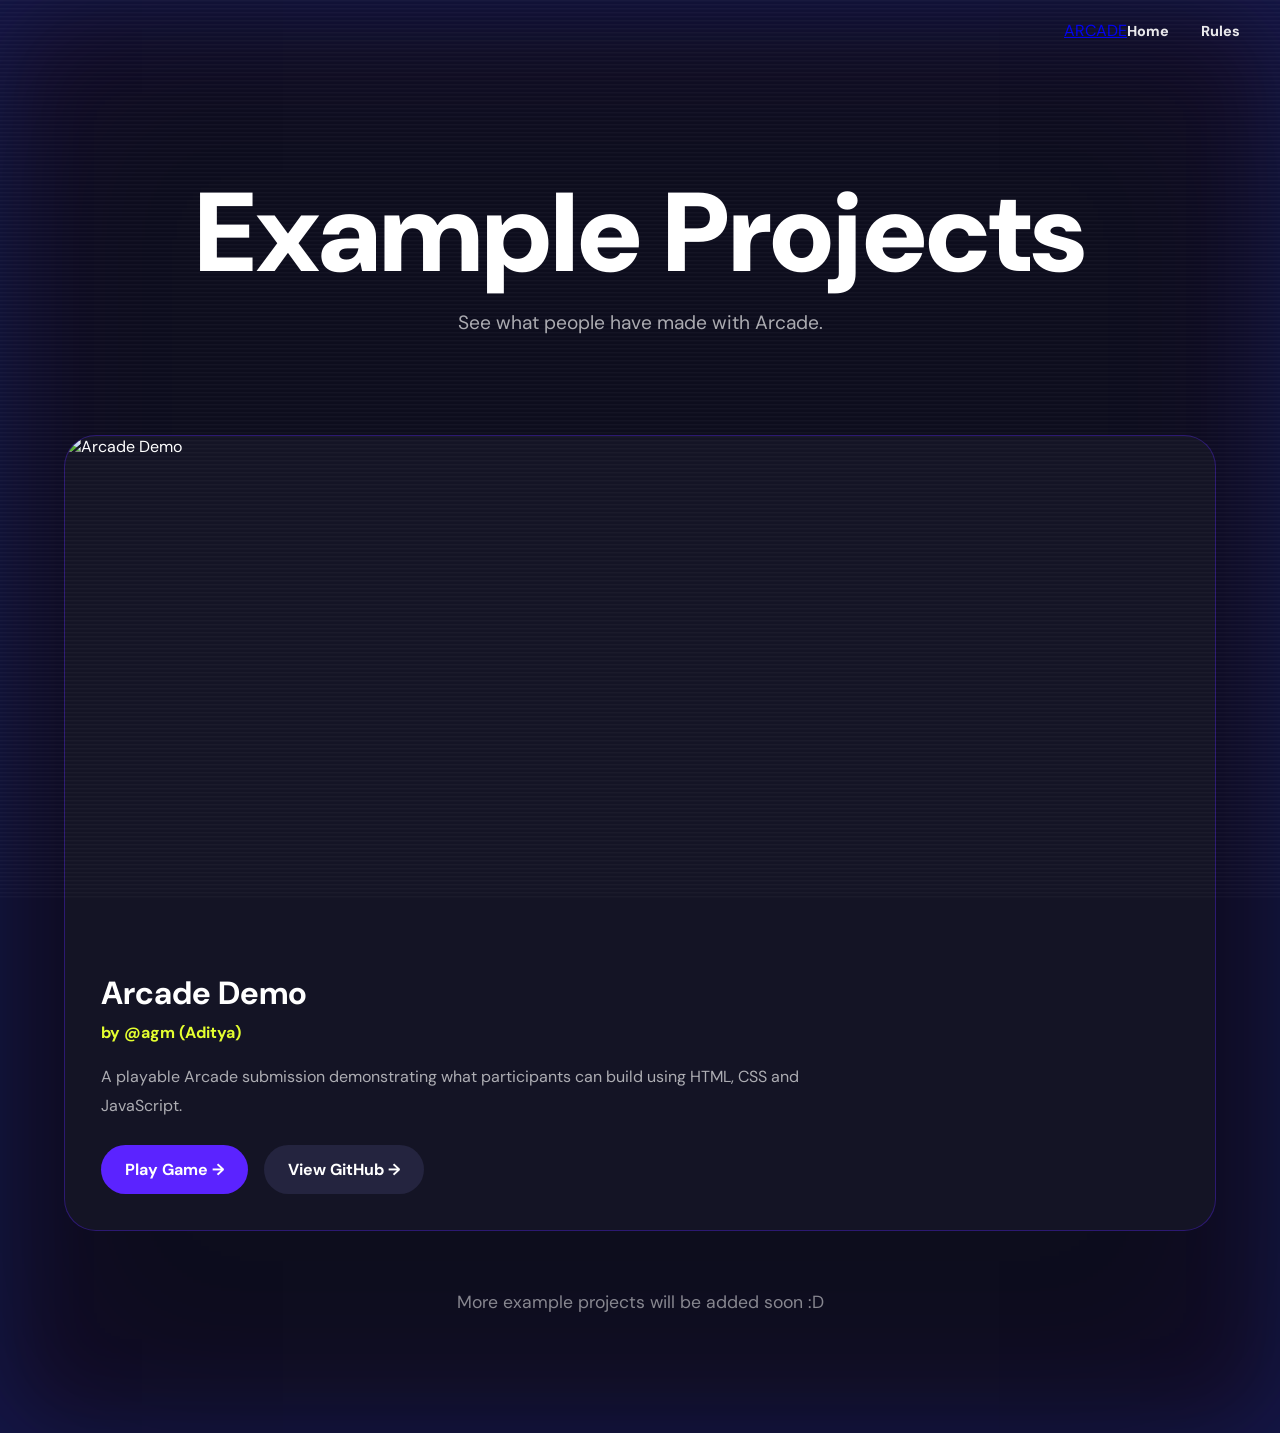
==== example.html @ 1d7cda5b "Migration Complete!" ====
<!DOCTYPE html>

<html lang="en">
<head>
    <meta charset="UTF-8">
    <meta name="viewport" content="width=device-width, initial-scale=1.0">
    <title>Example Projects | Arcade</title>


<link rel="stylesheet" href="style.css">

<link href="https://fonts.googleapis.com/css2?family=Press+Start+2P&family=DM+Sans:wght@400;700;900&display=swap" rel="stylesheet">


</head>
<body>

<nav class="navbar">
    <a href="index.html" class="nav-logo">ARCADE</a>


<div class="nav-links">
    <a href="index.html">Home</a>
    <a href="rules.html">Rules</a>
</div>


</nav>

<section class="examples-hero">
    <h1>Example Projects</h1>
    <p>See what people have made with Arcade.</p>
</section>

<section class="examples-container">


<div class="example-card">

    <img
        class="example-cover"
        src="https://cdn.hackclub.com/019e792f-8d14-7871-8312-d77c8f80a295/image.png"
        alt="Arcade Demo">

    <div class="example-content">

        <h2>Arcade Demo</h2>

        <div class="author">
            by @agm (Aditya)
        </div>

        <p>
            A playable Arcade submission demonstrating what participants
            can build using HTML, CSS and JavaScript.
        </p>

        <div class="example-buttons">

            <a
                class="example-btn"
                href="https://aditya-gamer011.github.io/Arcade-Demo/"
                target="_blank">
                Play Game →
            </a>

            <a
                class="example-btn secondary"
                href="https://github.com/Aditya-Gamer011/Arcade-Demo"
                target="_blank">
                View GitHub →
            </a>

        </div>

    </div>

</div>

<div class="soon">
 More example projects will be added soon :D
</div>


</section>



</body>
</html>
---- style.css ----
* {
    margin: 0;
    padding: 0;
    box-sizing: border-box;
}

body {
    background-color: #0D0D1D;
    font-family: 'DM Sans', sans-serif;
    color: #ffffff;
    overflow-x: hidden;
}

/* ── NAVBAR ── */
.navbar {
    display: flex;
    align-items: center;
    justify-content: flex-end;
    padding: 20px 40px;
    position: fixed;
    top: 0;
    left: 0;
    right: 0;
    z-index: 100;
    background: transparent;
}

.nav-links {
    display: flex;
    align-items: center;
    gap: 32px;
}

.nav-links a {
    color: rgba(255, 255, 255, 0.9);
    text-decoration: none;
    font-size: 0.9rem;
    font-weight: 800;
    transition: color 0.2s;
    white-space: nowrap;
}

.nav-links a:hover {
    color: #E4FF30;
}

.nav-cta {
    font-family: 'Press Start 2P', monospace;
    font-size: 0.6rem;
    background: #E4FF30;
    color: #0D0D1D;
    border: 3px solid #0D0D1D;
    padding: 12px 16px;
    cursor: pointer;
    box-shadow: 4px 4px 0px #5B23FF;
    transition: all 0.1s;
    white-space: nowrap;
    letter-spacing: 1px;
}

.nav-cta:hover {
    transform: translate(2px, 2px);
    box-shadow: 2px 2px 0px #5B23FF;
}

.nav-cta:active {
    transform: translate(4px, 4px);
    box-shadow: 0px 0px 0px #5B23FF;
}

@keyframes rgbShift {
    0% { background-position: 0% center; }
    100% { background-position: 300% center; }
}

/* ── HERO ── */
.hero {
    min-height: 100vh;
    display: flex;
    flex-direction: column;
    align-items: center;
    justify-content: center;
    padding-top: 80px;
    position: relative;
    overflow: hidden;
    background-image:
        linear-gradient(rgba(91, 35, 255, 0.05) 1px, transparent 1px),
        linear-gradient(90deg, rgba(91, 35, 255, 0.05) 1px, transparent 1px);
    background-size: 60px 60px;
}

.hero::before {
    content: '';
    position: absolute;
    width: 700px;
    height: 700px;
    background: radial-gradient(circle, rgba(91, 35, 255, 0.18) 0%, transparent 70%);
    top: 40%;
    left: 50%;
    transform: translate(-50%, -50%);
    pointer-events: none;
    z-index: 0;
}

.hero::after {
    content: '';
    position: absolute;
    width: 500px;
    height: 500px;
    background: radial-gradient(circle, rgba(0, 139, 255, 0.12) 0%, transparent 70%);
    top: 70%;
    left: 50%;
    transform: translate(-50%, -50%);
    pointer-events: none;
    z-index: 0;
}

.hero-content {
    text-align: center;
    position: relative;
    z-index: 2;
    padding: 0 20px;
}

.hero-title {
    font-family: 'DM Sans', sans-serif;
    font-weight: 900;
    font-size: clamp(5rem, 15vw, 12rem);
    line-height: 1;
    letter-spacing: 8px;
    background: linear-gradient(
        90deg,
        #5B23FF,
        #008BFF,
        #E4FF30,
        #00F5FF,
        #008BFF,
        #5B23FF
    );
    background-size: 300% auto;
    -webkit-background-clip: text;
    -webkit-text-fill-color: transparent;
    background-clip: text;
    animation: rgbShift 3s linear infinite;
    filter: drop-shadow(0 0 30px rgba(91, 35, 255, 0.5))
            drop-shadow(0 0 60px rgba(0, 139, 255, 0.3));
}

.hero-tagline {
    font-size: 1.3rem;
    color: rgba(255, 255, 255, 0.6);
    margin-top: 16px;
    font-weight: 500;
    letter-spacing: 1px;
}

.hero-3d {
    width: 100%;
    max-width: 700px;
    height: 500px;
    position: relative;
    z-index: 1;
    margin-top: -20px;
}

#controller-canvas {
    width: 100%;
    height: 100%;
    display: block;
}

/* ── BUTTONS ── */
.btn-primary {
    font-family: 'Press Start 2P', monospace;
    font-size: 0.6rem;
    background: #E4FF30;
    color: #0D0D1D;
    border: 3px solid #0D0D1D;
    padding: 14px 20px;
    cursor: pointer;
    box-shadow: 4px 4px 0px #5B23FF;
    transition: all 0.1s;
    letter-spacing: 1px;
}

.btn-primary:hover {
    transform: translate(2px, 2px);
    box-shadow: 2px 2px 0px #5B23FF;
}

.btn-primary:active {
    transform: translate(4px, 4px);
    box-shadow: 0px 0px 0px #5B23FF;
}

/* ── PATH SELECTOR ── */
.selector-section {
    padding: 80px 40px;
    display: flex;
    flex-direction: column;
    align-items: center;
    gap: 40px;
}

.selector-label {
    font-family: 'Press Start 2P', monospace;
    font-size: 0.7rem;
    color: rgba(255,255,255,0.3);
    letter-spacing: 4px;
}

.path-buttons {
    display: flex;
    gap: 40px;
    align-items: center;
    justify-content: center;
    flex-wrap: wrap;
}

.minecraft-btn {
    position: relative;
    width: 260px;
    height: 60px;
    cursor: pointer;
    user-select: none;
}

.mc-btn-front {
    position: absolute;
    inset: 0;
    background: #FFD700;
    border-top: 4px solid #FFE566;
    border-left: 4px solid #FFE566;
    border-right: 4px solid #B8860B;
    border-bottom: 4px solid #B8860B;
    display: flex;
    align-items: center;
    justify-content: center;
    font-family: 'Press Start 2P', monospace;
    font-size: 0.5rem;
    color: #3d2e00;
    letter-spacing: 1px;
    transition: all 0.1s;
}

.mc-btn-front::after {
    content: '';
    position: absolute;
    inset: 0;
    background-image:
        linear-gradient(rgba(255,255,255,0.05) 1px, transparent 1px),
        linear-gradient(90deg, rgba(255,255,255,0.05) 1px, transparent 1px);
    background-size: 4px 4px;
    pointer-events: none;
}

.minecraft-btn:hover .mc-btn-front {
    background: #FFE033;
    border-top-color: #FFF0A0;
    border-left-color: #FFF0A0;
    filter: brightness(1.1);
}

.minecraft-btn:active .mc-btn-front,
.minecraft-btn.active .mc-btn-front {
    background: #CC9900;
    border-top-color: #B8860B;
    border-left-color: #B8860B;
    border-right-color: #FFE566;
    border-bottom-color: #FFE566;
    transform: translateY(2px);
}

/* ── SUBMISSION CONTENT ── */
.submission-content {
    display: none;
    width: 100%;
    max-width: 900px;
    animation: fadeInUp 0.4s ease;
}

.submission-content.active {
    display: block;
}

@keyframes fadeInUp {
    from { opacity: 0; transform: translateY(20px); }
    to { opacity: 1; transform: translateY(0); }
}

.content-inner {
    background: rgba(255,255,255,0.02);
    border: 1px solid rgba(91, 35, 255, 0.2);
    border-radius: 20px;
    padding: 40px;
}

.content-title {
    font-family: 'DM Sans', sans-serif;
    font-weight: 900;
    font-size: 2.5rem;
    color: #E4FF30;
    margin-bottom: 16px;
}

.content-desc {
    color: rgba(255,255,255,0.7);
    line-height: 1.8;
    margin-bottom: 28px;
    font-size: 1rem;
}

.content-subtitle {
    font-family: 'DM Sans', sans-serif;
    font-weight: 800;
    font-size: 1.2rem;
    color: #008BFF;
    margin-bottom: 12px;
    margin-top: 24px;
}

.content-text {
    color: rgba(255,255,255,0.6);
    line-height: 1.8;
    margin-bottom: 28px;
}

.content-link {
    color: #E4FF30;
    font-weight: 700;
    text-decoration: underline;
    text-underline-offset: 3px;
}

.content-link:hover {
    color: #008BFF;
}

.steps-grid {
    display: grid;
    grid-template-columns: repeat(2, 1fr);
    gap: 16px;
    margin-top: 16px;
}

.step-card {
    background: rgba(91, 35, 255, 0.08);
    border: 1px solid rgba(91, 35, 255, 0.2);
    border-radius: 12px;
    padding: 20px;
    display: flex;
    align-items: center;
    gap: 16px;
    transition: border-color 0.2s, background 0.2s;
}

.step-card:hover {
    border-color: rgba(91, 35, 255, 0.5);
    background: rgba(91, 35, 255, 0.12);
}

.step-num {
    font-family: 'Press Start 2P', monospace;
    font-size: 1.2rem;
    color: #5B23FF;
    min-width: 30px;
}

.step-card p {
    color: rgba(255,255,255,0.7);
    font-size: 0.9rem;
    line-height: 1.5;
}

/* ── MUSIC PLAYER ── */
.music-player {
    position: fixed;
    bottom: 20px;
    left: 20px;
    z-index: 999;
    background: rgba(13, 13, 29, 0.9);
    border: 1px solid rgba(91, 35, 255, 0.4);
    border-radius: 100px;
    padding: 8px 14px;
    display: flex;
    align-items: center;
    gap: 10px;
    box-shadow: 0 0 12px rgba(91, 35, 255, 0.2);
    backdrop-filter: blur(10px);
}

.player-body {
    display: flex;
    flex-direction: row;
    align-items: center;
    gap: 8px;
    padding: 0;
}

.song-info {
    text-align: left;
}

.song-name {
    font-family: 'DM Sans', sans-serif;
    font-size: 0.72rem;
    color: rgba(255,255,255,0.8);
    max-width: 130px;
    white-space: nowrap;
    overflow: hidden;
    text-overflow: ellipsis;
}

.player-controls {
    display: flex;
    align-items: center;
    gap: 4px;
}

.ctrl-btn {
    background: none;
    border: none;
    color: rgba(255,255,255,0.6);
    width: 24px;
    height: 24px;
    border-radius: 50%;
    cursor: pointer;
    font-size: 0.7rem;
    display: flex;
    align-items: center;
    justify-content: center;
    transition: all 0.15s;
    padding: 0;
}

.ctrl-btn:hover {
    color: #E4FF30;
}

.play-btn {
    width: 26px;
    height: 26px;
    background: rgba(91, 35, 255, 0.5);
    border-radius: 50%;
    font-size: 0.65rem;
    color: white;
    border: none;
}

.play-btn:hover {
    background: rgba(91, 35, 255, 0.8);
}

.volume-slider {
    width: 40px;
    height: 3px;
    -webkit-appearance: none;
    background: rgba(255,255,255,0.1);
    border-radius: 2px;
    outline: none;
    cursor: pointer;
}

.volume-slider::-webkit-slider-thumb {
    -webkit-appearance: none;
    width: 8px;
    height: 8px;
    border-radius: 50%;
    background: #5B23FF;
    cursor: pointer;
}

/* ── FOOTER ── */
.footer {
    border-top: 1px solid rgba(91, 35, 255, 0.2);
    padding: 20px 40px;
    display: flex;
    flex-direction: column;
    align-items: center;
    gap: 8px;
    background: rgba(13, 13, 29, 0.8);
}

.footer-content {
    display: flex;
    align-items: center;
    gap: 8px;
    font-size: 0.85rem;
    color: rgba(255, 255, 255, 0.5);
}

.footer-gif {
    width: 30px;
    height: 30px;
    overflow: hidden;
    border-radius: 4px;
    pointer-events: none;
}

.footer-content a {
    color: #E4FF30;
    text-decoration: none;
    font-weight: 700;
    transition: color 0.2s;
}

.footer-content a:hover {
    color: #008BFF;
}

.footer-credits {
    font-size: 0.65rem;
    color: rgba(255, 255, 255, 0.2);
    text-align: center;
}

/* ── REWARDS SECTION ── */
.rewards-section {
    padding: 80px 0;
    position: relative;
    overflow: hidden;
}

.rewards-section::before {
    content: '';
    position: absolute;
    width: 600px;
    height: 400px;
    background: radial-gradient(circle, rgba(228, 255, 48, 0.06) 0%, transparent 70%);
    top: 50%;
    left: 50%;
    transform: translate(-50%, -50%);
    pointer-events: none;
}

.rewards-header {
    text-align: center;
    padding: 0 40px;
    margin-bottom: 60px;
}

.rewards-title {
    font-family: 'DM Sans', sans-serif;
    font-weight: 900;
    font-size: clamp(2rem, 5vw, 3.5rem);
    line-height: 1.1;
    color: #ffffff;
    letter-spacing: -1px;
}

.rewards-title.accent {
    color: #E4FF30;
}

.rewards-sub {
    margin-top: 16px;
    font-size: 1.1rem;
    color: rgba(255,255,255,0.5);
    max-width: 500px;
    margin-left: auto;
    margin-right: auto;
    line-height: 1.6;
}

.rewards-sub strong {
    color: #E4FF30;
}

/* ── MARQUEE ── */
.marquee-wrapper {
    width: 100%;
    overflow: hidden;
    mask-image: linear-gradient(90deg, transparent, black 10%, black 90%, transparent);
    -webkit-mask-image: linear-gradient(90deg, transparent, black 10%, black 90%, transparent);
}

.marquee-track {
    display: flex;
    gap: 20px;
    width: max-content;
    animation: marqueeScroll 35s linear infinite;
    padding: 10px 0;
}

.marquee-track:hover {
    animation-play-state: paused;
}

@keyframes marqueeScroll {
    0% { transform: translateX(0); }
    100% { transform: translateX(-50%); }
}

/* Reward Card */
.reward-card {
    display: flex;
    flex-direction: column;
    align-items: center;
    gap: 10px;
    background: rgba(255,255,255,0.03);
    border: 1px solid rgba(91, 35, 255, 0.2);
    border-radius: 16px;
    padding: 20px 24px;
    min-width: 140px;
    transition: border-color 0.2s, transform 0.2s;
    cursor: default;
}

.reward-card:hover {
    border-color: #E4FF30;
    transform: translateY(-4px);
    background: rgba(228, 255, 48, 0.04);
}

.reward-card img {
    width: 70px;
    height: 70px;
    object-fit: contain;
    border-radius: 8px;
}

.reward-name {
    font-family: 'DM Sans', sans-serif;
    font-weight: 700;
    font-size: 0.8rem;
    color: rgba(255,255,255,0.8);
    text-align: center;
}

.reward-rate {
    font-family: 'Press Start 2P', monospace;
    font-size: 0.4rem;
    color: #E4FF30;
    letter-spacing: 1px;
}

/* ── REWARDS SECTION ── */
.rewards-section {
    padding: 80px 0;
    position: relative;
    overflow: hidden;
}

.rewards-section::before {
    content: '';
    position: absolute;
    width: 800px;
    height: 400px;
    background: radial-gradient(circle, rgba(91, 35, 255, 0.08) 0%, transparent 70%);
    top: 50%;
    left: 50%;
    transform: translate(-50%, -50%);
    pointer-events: none;
}

.rewards-header {
    text-align: center;
    padding: 0 40px;
    margin-bottom: 50px;
}

.rewards-title {
    font-family: 'Press Start 2P', monospace;
    font-size: clamp(1.2rem, 3vw, 2rem);
    line-height: 1.8;
    color: #ffffff;
}

.rewards-title.accent {
    color: #E4FF30;
    display: block;
    margin-top: 8px;
}

.rewards-sub {
    margin-top: 20px;
    font-size: 1rem;
    color: rgba(255,255,255,0.5);
    max-width: 500px;
    margin-left: auto;
    margin-right: auto;
    line-height: 1.6;
}

.rewards-sub strong {
    color: #E4FF30;
    font-size: 1.1rem;
}

/* ── MARQUEE ── */
.marquee-wrapper {
    width: 100%;
    overflow: hidden;
    mask-image: linear-gradient(90deg, transparent, black 8%, black 92%, transparent);
    -webkit-mask-image: linear-gradient(90deg, transparent, black 8%, black 92%, transparent);
    padding: 12px 0;
}

.marquee-track {
    display: flex;
    gap: 16px;
    width: max-content;
    animation: marqueeScroll 30s linear infinite;
}

.marquee-track:hover {
    animation-play-state: paused;
}

@keyframes marqueeScroll {
    0% { transform: translateX(0); }
    100% { transform: translateX(-50%); }
}

/* Reward Card */
.reward-card {
    display: flex;
    flex-direction: column;
    align-items: center;
    gap: 10px;
    background: #12122A;
    border: 2px solid rgba(91, 35, 255, 0.3);
    border-radius: 12px;
    padding: 18px 20px;
    min-width: 130px;
    transition: all 0.2s;
    cursor: default;
    position: relative;
    overflow: hidden;
}

.reward-card::before {
    content: '';
    position: absolute;
    inset: 0;
    background: linear-gradient(135deg, rgba(91,35,255,0.08), transparent);
    opacity: 0;
    transition: opacity 0.2s;
}

.reward-card:hover {
    border-color: #E4FF30;
    transform: translateY(-6px) scale(1.03);
    box-shadow: 0 8px 30px rgba(228, 255, 48, 0.15),
                0 0 0 1px rgba(228, 255, 48, 0.2);
}

.reward-card:hover::before {
    opacity: 1;
}

.reward-card img {
    width: 64px;
    height: 64px;
    object-fit: contain;
    border-radius: 8px;
    image-rendering: auto;
}

.reward-name {
    font-family: 'DM Sans', sans-serif;
    font-weight: 800;
    font-size: 0.78rem;
    color: rgba(255,255,255,0.9);
    text-align: center;
    line-height: 1.3;
}

.reward-rate {
    font-family: 'Press Start 2P', monospace;
    font-size: 0.38rem;
    color: #E4FF30;
    letter-spacing: 1px;
    background: rgba(228, 255, 48, 0.1);
    padding: 3px 6px;
    border-radius: 4px;
    border: 1px solid rgba(228, 255, 48, 0.2);
}

.reward-card {
    display: flex;
    flex-direction: column;
    align-items: center;
    gap: 12px;
    background: #12122A;
    border: 2px solid rgba(91, 35, 255, 0.3);
    border-radius: 16px;
    padding: 28px 28px;
    min-width: 200px;
    transition: all 0.2s;
    cursor: default;
    position: relative;
    overflow: hidden;
}

.reward-card:hover {
    border-color: #E4FF30;
    transform: translateY(-8px) scale(1.04);
    box-shadow: 0 12px 40px rgba(228, 255, 48, 0.2),
                0 0 0 1px rgba(228, 255, 48, 0.2);
}

.reward-card img {
    width: 110px;
    height: 110px;
    object-fit: contain;
    border-radius: 10px;
}

.reward-name {
    font-family: 'DM Sans', sans-serif;
    font-weight: 800;
    font-size: 1rem;
    color: rgba(255,255,255,0.9);
    text-align: center;
    line-height: 1.3;
}

.reward-rate {
    font-family: 'Press Start 2P', monospace;
    font-size: 0.45rem;
    color: #E4FF30;
    letter-spacing: 1px;
    background: rgba(228, 255, 48, 0.1);
    padding: 4px 8px;
    border-radius: 4px;
    border: 1px solid rgba(228, 255, 48, 0.2);
}

.reward-card {
    width: 300px;
    min-width: 300px;
    height: 420px;

    position: relative;
    overflow: hidden;

    border-radius: 24px;

    background: #141425;

    transition: all .3s ease;
}

.reward-card img {
    width: 100%;
    height: 100%;

    object-fit: cover;

    transition: transform .4s ease;
}

.reward-card::after {
    content: "";

    position: absolute;
    inset: 0;

    background:
        linear-gradient(
            to top,
            rgba(8,8,20,.95) 0%,
            rgba(8,8,20,.8) 25%,
            rgba(8,8,20,.15) 60%,
            transparent 100%
        );

    pointer-events: none;
}

.reward-name {
    font-size: 1.4rem;
    font-weight: 800;

    margin-bottom: 10px;
}
.reward-rate {
    display: inline-flex;

    width: fit-content;

    padding: 6px 14px;

    border-radius: 999px;

    background: rgba(228,255,48,.12);

    border: 1px solid rgba(228,255,48,.35);

    color: #E4FF30;
}

.reward-card:hover {
    transform:
        translateY(-10px)
        scale(1.02);

    box-shadow:
        0 25px 60px rgba(0,0,0,.45);
}

.reward-card:hover img {
    transform: scale(1.08);
}

.reward-card{
    min-width:320px;
    height:440px;
}
.reward-card img{
    height:75%;
    width:100%;
    object-fit:cover;
}

.reward-card::before{
    content:"";
    position:absolute;
    inset:0;

    background:
    linear-gradient(
        to top,
        rgba(6,6,25,0.98) 0%,
        rgba(6,6,25,0.7) 30%,
        transparent 65%
    );

    z-index:1;
}

.reward-card::before{
    content:"";
    position:absolute;
    inset:0;

    background:
    linear-gradient(
        to top,
        rgba(6,6,25,0.98) 0%,
        rgba(6,6,25,0.7) 30%,
        transparent 65%
    );

    z-index:1;
}
.reward-card:hover{
    transform:
        translateY(-12px)
        rotate(-1deg);

    box-shadow:
        0 25px 60px rgba(0,0,0,.5),
        0 0 30px rgba(228,255,48,.15);
}
.reward-card{
    width:340px;
    min-width:340px;
}
.reward-rate {
    display: inline-flex;
    align-items: center;
    justify-content: center;

    padding: 6px 14px;

    border-radius: 999px;

    background: rgba(228,255,48,.12);
    border: 1px solid rgba(228,255,48,.4);

    color: #E4FF30;

    font-size: 0.85rem;
    font-weight: 800;

    position: relative;
    z-index: 10;
}
.reward-card-body{
    position:absolute;
    bottom:0;
    left:0;
    right:0;

    padding:24px;
    z-index:5;
}

.reward-card{
    overflow:hidden;
}

.nav-slack{
    background:#E4FF30;
    color:#0D0D1D !important;

    padding:10px 18px;

    border-radius:999px;

    font-weight:800;

    text-decoration:none;

    transition:.2s;
}

.nav-slack:hover{
    transform:translateY(-2px);
}

.rules-section{
    max-width:1000px;
    margin:120px auto;
    padding:0 24px;
}

.rules-title{
    text-align:center;
    font-size:3rem;
    font-weight:900;
    margin-bottom:50px;
    color:#E4FF30;
}

.rule-card{
    background:#141425;
    border:1px solid rgba(91,35,255,.3);
    border-radius:20px;
    padding:32px;
    margin-bottom:24px;
}

.rule-card h2{
    color:#E4FF30;
    margin-bottom:16px;
    font-size:1.4rem;
}

.rule-card p{
    color:rgba(255,255,255,.75);
    line-height:1.8;
    margin-bottom:12px;
}

.rule-card ul{
    padding-left:20px;
}

.rule-card li{
    margin-bottom:10px;
    line-height:1.7;
    color:rgba(255,255,255,.8);
}

.warning-card{
    border:1px solid rgba(255,80,80,.4);
    background:rgba(255,80,80,.05);
}


/* ==========================
EXAMPLES PAGE
========================== */

.examples-hero{
padding:160px 24px 80px;
text-align:center;
}

.examples-hero h1{
font-size:clamp(3rem,8vw,5rem);
font-weight:900;
margin-bottom:20px;
}

.examples-hero p{
color:rgba(255,255,255,.6);
font-size:1.1rem;
}

.examples-container{
max-width:1200px;
margin:auto;
padding:0 24px 120px;
}

.example-card{
overflow:hidden;


border-radius:32px;

background:#141425;

border:1px solid rgba(255,255,255,.08);

transition:.25s ease;


}

.example-card:hover{
transform:translateY(-8px);


border-color:#E4FF30;

box-shadow:
    0 20px 50px rgba(0,0,0,.35);


}

.example-cover{
width:100%;
height:500px;
object-fit:cover;
display:block;
}

.example-content{
padding:36px;
}

.example-content h2{
font-size:2rem;
margin-bottom:8px;
}

.author{
color:#E4FF30;
font-weight:700;
margin-bottom:20px;
}

.example-content p{
color:rgba(255,255,255,.65);
line-height:1.8;
max-width:700px;
}

.example-buttons{
display:flex;
gap:16px;
flex-wrap:wrap;
margin-top:24px;
}

.example-btn{
text-decoration:none;


background:#5B23FF;

color:white;

padding:14px 24px;

border-radius:999px;

font-weight:700;

transition:.2s;


}

.example-btn:hover{
transform:translateY(-2px);
}

.example-btn.secondary{
background:#24243f;
}

.soon{
text-align:center;


margin-top:60px;

color:rgba(255,255,255,.5);

font-size:1.1rem;


}


.examples-hero{
    padding:180px 24px 100px;
    text-align:center;
}

.examples-hero h1{
    font-size:clamp(4rem,10vw,7rem);
    font-weight:900;
    line-height:.95;
}

.examples-hero p{
    margin-top:24px;
    font-size:1.2rem;
    color:rgba(255,255,255,.65);
}
.example-card{
    overflow:hidden;
    border-radius:32px;

    background:#141425;

    border:1px solid rgba(91,35,255,.35);

    transition:.25s ease;
}

.example-card:hover{
    transform:translateY(-10px);

    border-color:#E4FF30;

    box-shadow:
        0 20px 60px rgba(0,0,0,.45);
}


html{
    scroll-behavior:smooth;
}


.rewards-section{
    position:relative;
}

.reward-side-image{
    position:absolute;

    right:8%;
    top:160px;

    z-index:5;
}

.reward-side-image img{
    width:220px;
    height:auto;

    transform:rotate(12deg);

    filter:drop-shadow(
        0 15px 30px rgba(0,0,0,.35)
    );

    animation:floaty 3s ease-in-out infinite;
}

@keyframes floaty{
    0%,100%{
        transform:
            translateY(0)
            rotate(12deg);
    }

    50%{
        transform:
            translateY(-15px)
            rotate(12deg);
    }
}

.reward-side-image{
    position:absolute;
    right:50px;
    top:200px;
    z-index:9999;
}

.reward-side-image img{
    width:300px;
    border:2px solid red;
}

.rewards-section{
    position:relative;
}

.reward-side-image{
    position:absolute;

    right:10%;
    top:50%;

    transform:translateY(-50%);

    z-index:2;
}

.reward-side-image img{
    width:220px;
    height:auto;
}

.rewards-section{
    position:relative;
}

.reward-mascot{
    position:absolute;

    right:8%;
    top:120px;

    z-index:2;
}

.reward-mascot img{
    width:180px;
    height:auto;

    transform:rotate(10deg);

    filter:drop-shadow(
        0 12px 24px rgba(0,0,0,.35)
    );

    animation:floaty 3s ease-in-out infinite;
}

@keyframes floaty{
    0%,100%{
        transform:
            translateY(0)
            rotate(10deg);
    }

    50%{
        transform:
            translateY(-12px)
            rotate(10deg);
    }
}

.yaydino{
    position:absolute;
    right:8%;
    top:120px;
    z-index:2;
}

.yaydino img{
    width:180px;
    height:auto;

    transform:rotate(10deg);

    filter:drop-shadow(
        0 12px 24px rgba(0,0,0,.35)
    );

    animation:floaty 3s ease-in-out infinite;
}


.yaydino{
    position:absolute;

    right:8%;
    bottom:120px;

    z-index:10;
}

.yaydino img{
    width:180px;
    height:auto;

    filter:drop-shadow(
        0 12px 24px rgba(0,0,0,.35)
    );

    animation:floaty 3s ease-in-out infinite;
}

@keyframes floaty{
    0%,100%{
        transform:translateY(0);
    }

    50%{
        transform:translateY(-12px);
    }
}

.yaydino{
    position:fixed !important;

    right:50px !important;
    bottom:50px !important;

    z-index:99999 !important;
}

.yaydino{
    position:absolute;

    right:100px;
    top:250px;

    z-index:10;
}

.hero{
    position:relative;
}

.yaydino2{
    position:absolute;

    right:4%;
    top:180px;

    z-index:8;

    pointer-events:none;

    animation:yayFloat 4s ease-in-out infinite;
}

.yaydino2 img{
    width:220px;
    height:auto;

    transform:rotate(8deg);

    filter:
        drop-shadow(0 12px 25px rgba(0,0,0,.35))
        drop-shadow(0 0 20px rgba(228,255,48,.12));

    transition:all .3s ease;
}

.yaydino2:hover img{
    transform:
        rotate(12deg)
        scale(1.05);
}

@keyframes yayFloat{
    0%,100%{
        transform:
            translateY(0px)
            rotate(0deg);
    }

    50%{
        transform:
            translateY(-14px)
            rotate(-2deg);
    }
}
.yaydino2{
    position:absolute;

    right:5%;
    top:120px;
}

.yaydino2{
    position:absolute;

    right:5%;
    top:320px;

    z-index:8;

    animation:yayFloat 4s ease-in-out infinite;
}

.yaydino2{
    position:absolute;

    right:4%;
    top:1150px;

    z-index:10;
}

/* ==========================
GUIDE SECTION
========================== */

.guide-section{
padding:120px 40px;
max-width:1300px;
margin:auto;
}

.guide-header{
text-align:center;
margin-bottom:50px;
}

.guide-title{
font-family:'Press Start 2P', cursive;
font-size:clamp(1.5rem,4vw,3rem);
color:white;
}

.guide-title.accent{
color:#E4FF30;
margin-top:20px;
}

.guide-subtitle{
margin-top:25px;
color:rgba(255,255,255,.65);
max-width:700px;
margin-left:auto;
margin-right:auto;
line-height:1.8;
}

.guide-card{
background:#141425;

 
border:1px solid rgba(91,35,255,.35);

border-radius:28px;

padding:30px;

box-shadow:
    0 20px 60px rgba(0,0,0,.25);
 

}

.guide-badge{
display:inline-block;

 
margin-bottom:24px;

padding:10px 18px;

border-radius:999px;

background:rgba(228,255,48,.1);

border:1px solid rgba(228,255,48,.3);

color:#E4FF30;

font-weight:800;
 

}

.guide-btn{
display:inline-block;


margin-top:24px;

padding:14px 24px;

border-radius:999px;

background:#E4FF30;

color:#0D0D1D;

text-decoration:none;

font-weight:800;

transition:.25s;
 

}

.guide-btn:hover{
transform:translateY(-2px);
}



.guide-section{
max-width:1200px;
margin:120px auto;
padding:0 20px;
text-align:center;
}

.guide-heading{
font-size:3rem;
font-weight:900;
color:#E4FF30;
margin-bottom:20px;
}

.guide-text{
color:rgba(255,255,255,.7);
max-width:700px;
margin:0 auto 40px;
line-height:1.8;
}

.guide-container{
width:100%;
aspect-ratio:16/9;

 
border-radius:20px;
overflow:hidden;

border:1px solid rgba(255,255,255,.1);

background:#141425;
 

}

.guide-container iframe{
width:100%;
height:100%;
border:none;
}

.guide-button{
display:inline-block;

 
margin-top:30px;

padding:14px 24px;

border-radius:999px;

background:#E4FF30;

color:#000;

text-decoration:none;

font-weight:800;
 

}


.update-popup{
    position:fixed;
    inset:0;

    background:rgba(0,0,0,.75);
    backdrop-filter:blur(10px);

    display:flex;
    justify-content:center;
    align-items:center;

    z-index:999999;
}

.popup-image{
    width:min(90vw,700px);

    border-radius:20px;

    box-shadow:
        0 20px 60px rgba(0,0,0,.5);
}

.popup-close{
    position:fixed;

    top:25px;
    right:25px;

    width:60px;
    height:60px;

    border:none;

    border-radius:50%;

    background:#E4FF30;

    color:#111;

    font-size:32px;
    font-weight:900;

    cursor:pointer;

    z-index:1000000;

    transition:.2s;
}

.popup-close:hover{
    transform:scale(1.1);
}


.popup-image{
    width:min(85vw,520px);

    border-radius:24px;

    display:block;

    box-shadow:
        0 30px 80px rgba(0,0,0,.45);

    transform:translateY(0);

    transition:.3s ease;
}


.update-popup{
    position:fixed;
    inset:0;

    display:flex;
    justify-content:center;
    align-items:center;

    background:
        rgba(5,5,15,.82);

    backdrop-filter:blur(18px);

    z-index:999999;
}

.popup-close{
    position:absolute;

    top:-18px;
    right:-18px;

    width:52px;
    height:52px;

    border:none;

    border-radius:50%;

    background:white;

    color:#111;

    font-size:24px;
    font-weight:900;

    cursor:pointer;

    box-shadow:
        0 12px 30px rgba(0,0,0,.25);

    transition:.2s ease;
}

.popup-close:hover{
    transform:scale(1.08);
}


.popup-card{
    position:relative;
}


.ai-section{
    max-width:1100px;
    margin:140px auto;
    padding:0 24px;
    text-align:center;
}

.section-tag{
    display:inline-block;

    padding:10px 18px;

    border-radius:999px;

    background:rgba(228,255,48,.08);

    border:1px solid rgba(228,255,48,.2);

    color:#E4FF30;

    font-size:.8rem;
    font-weight:800;

    letter-spacing:2px;
}

.ai-title{
    font-size:clamp(3rem,8vw,5rem);

    font-weight:900;

    margin-top:28px;

    line-height:.95;

    color:white;
}

.ai-description{
    max-width:750px;

    margin:24px auto 0;

    color:rgba(255,255,255,.65);

    line-height:1.9;

    font-size:1.1rem;
}

.ai-quote{
    margin:60px auto;

    max-width:700px;

    font-size:2rem;

    font-weight:800;

    color:#E4FF30;

    line-height:1.4;
}

.ai-grid{
    display:grid;

    grid-template-columns:repeat(2,1fr);

    gap:24px;

    margin-top:40px;
}

.ai-card{
    background:#141425;

    border:1px solid rgba(91,35,255,.35);

    border-radius:24px;

    padding:32px;

    text-align:left;

    transition:.25s ease;
}

.ai-card:hover{
    transform:translateY(-6px);

    border-color:#E4FF30;

    box-shadow:
        0 15px 40px rgba(0,0,0,.25);
}

.ai-card h3{
    color:#E4FF30;

    margin-bottom:18px;

    font-size:1.3rem;
}

.ai-card ul{
    padding-left:18px;
}

.ai-card li{
    color:rgba(255,255,255,.75);

    margin-bottom:12px;

    line-height:1.8;
}

.ai-footer-note{
    margin-top:50px;

    padding:28px;

    border-radius:20px;

    background:
    linear-gradient(
        135deg,
        rgba(91,35,255,.12),
        rgba(0,139,255,.08)
    );

    border:1px solid rgba(91,35,255,.25);

    color:white;

    font-size:1.2rem;

    line-height:1.8;

    font-weight:700;
}

@media(max-width:768px){

    .ai-grid{
        grid-template-columns:1fr;
    }

    .ai-quote{
        font-size:1.5rem;
    }

}
/* ==========================
   HOW ARCADE WORKS
========================== */

.arcade-process{
    max-width:1200px;
    margin:140px auto;
    padding:0 24px;
}

.process-header{
    text-align:center;
    margin-bottom:50px;
}

.process-tag{
    display:inline-block;

    padding:10px 18px;

    border-radius:999px;

    background:rgba(228,255,48,.08);

    border:1px solid rgba(228,255,48,.2);

    color:#E4FF30;

    font-size:.8rem;
    font-weight:800;

    letter-spacing:2px;
}

.process-title{
    font-size:clamp(3rem,7vw,5rem);

    font-weight:900;

    color:white;

    margin-top:24px;

    line-height:1;
}

.process-subtitle{
    max-width:700px;

    margin:24px auto 0;

    color:rgba(255,255,255,.65);

    font-size:1.1rem;

    line-height:1.8;
}

.process-image-container{
    margin-top:50px;

    display:flex;
    justify-content:center;
}

.process-image{
    width:100%;
    max-width:900px;

    border-radius:24px;

    box-shadow:
        0 20px 60px rgba(0,0,0,.35);

    border:1px solid rgba(255,255,255,.08);
}

.process-flow{
    display:flex;

    justify-content:center;
    align-items:center;

    gap:20px;

    margin-top:60px;

    flex-wrap:wrap;
}

.flow-card{
    flex:1;

    min-width:250px;

    background:#141425;

    border:1px solid rgba(91,35,255,.35);

    border-radius:24px;

    padding:28px;

    text-align:center;

    transition:.25s ease;
}

.flow-card:hover{
    transform:translateY(-6px);

    border-color:#E4FF30;

    box-shadow:
        0 15px 40px rgba(0,0,0,.25);
}

.flow-icon{
    font-size:2rem;

    margin-bottom:12px;
}

.flow-card h3{
    color:#E4FF30;

    font-size:1.4rem;

    margin-bottom:12px;

    font-weight:900;
}

.flow-card p{
    color:rgba(255,255,255,.7);

    line-height:1.7;
}

.flow-arrow{
    color:#E4FF30;

    font-size:2rem;

    font-weight:900;
}

.process-quote{
    margin-top:50px;

    text-align:center;

    font-size:1.4rem;

    font-weight:800;

    color:#E4FF30;
}

@media(max-width:900px){

    .process-flow{
        flex-direction:column;
    }

    .flow-arrow{
        transform:rotate(90deg);
    }

}


body::before {
  content: "";
  position: fixed;
  inset: 0;
  pointer-events: none;
  z-index: 9999;

  background:
    repeating-linear-gradient(
      to bottom,
      rgba(255,255,255,0.03) 0px,
      rgba(255,255,255,0.03) 1px,
      transparent 2px,
      transparent 4px
    );
}

@keyframes crtFlicker {
  0% { opacity: 1; }
  50% { opacity: 0.98; }
  100% { opacity: 1; }
}

body {
  animation: crtFlicker 0.15s infinite;
}

.arcade-title {
  position: relative;
}

.arcade-title::before,
.arcade-title::after {
  content: attr(data-text);
  position: absolute;
  inset: 0;
}

.arcade-title::before {
  color: red;
  transform: translateX(-2px);
  opacity: 0;
}

.arcade-title::after {
  color: cyan;
  transform: translateX(2px);
  opacity: 0;
}
.glitch::before,
.glitch::after {
  opacity: 0.7;
}
.arcade-title {
  position: relative;
}

.arcade-title::before,
.arcade-title::after {
  content: attr(data-text);
  position: absolute;
  inset: 0;
}

.arcade-title::before {
  color: red;
  transform: translateX(-2px);
  opacity: 0;
}

.arcade-title::after {
  color: cyan;
  transform: translateX(2px);
  opacity: 0;
}

.glitch::before,
.glitch::after {
  opacity: 0.7;
}

.screen-glitch {
  transform: translateX(2px);
  filter: hue-rotate(20deg);
}

.noise {
  position: fixed;
  inset: 0;
  pointer-events: none;
  opacity: 0.04;
  z-index: 9998;

  background-image:
    url("https://grainy-gradients.vercel.app/noise.svg");
}

body {
  box-shadow:
    inset 0 0 100px rgba(0,100,255,0.15),
    inset 0 0 200px rgba(140,0,255,0.1);
}




body {
    animation: flicker 0.12s infinite;
}

@keyframes flicker {
    0% { opacity: 1; }
    50% { opacity: .99; }
    100% { opacity: 1; }
}

.crt {
    position: fixed;
    inset: 0;
    pointer-events: none;
    z-index: 9999;

    background:
    repeating-linear-gradient(
        to bottom,
        rgba(255,255,255,0.03) 0px,
        rgba(255,255,255,0.03) 1px,
        transparent 2px,
        transparent 4px
    );
}
body {
    animation: flicker 0.12s infinite;
}

@keyframes flicker {
    0% { opacity: 1; }
    50% { opacity: .99; }
    100% { opacity: 1; }
}
#glitchBar{
    position:fixed;
    left:0;
    width:100%;
    height:6px;

    background:
    linear-gradient(
        90deg,
        transparent,
        #00ffff,
        #ff00ff,
        transparent
    );

    pointer-events:none;
    z-index:99999;

    opacity:0;
}
.retro-word{
    font-family: 'Press Start 2P', cursive;
    font-size: 1.1em;

    background: linear-gradient(
        90deg,
        #ff0080,
        #ffae00,
        #ffff00
    );

    -webkit-background-clip: text;
    -webkit-text-fill-color: transparent;

    text-shadow:
        0 0 8px rgba(255,0,128,.8),
        0 0 16px rgba(255,174,0,.5);

    display:inline-block;

    animation: retroGlow 2s infinite alternate;
}
@keyframes retroGlow{
    from{
        transform:translateY(0);
        filter:brightness(1);
    }

    to{
        transform:translateY(-2px);
        filter:brightness(1.25);
    }
}

body {
    cursor: url("https://img.icons8.com/3d-fluent/32/cursor-16.png"), auto;
}

#readyScreen{
    position:fixed;
    inset:0;

    background:
    radial-gradient(circle at center,
    #181030 0%,
    #050505 100%);

    z-index:999998;

    display:flex;
    justify-content:center;
    align-items:center;

    overflow:hidden;
}

.ready-content{
    text-align:center;
}

.ready-title{
    font-family:'Press Start 2P';

    font-size:4rem;

    color:white;

    line-height:1.5;

    animation:
    titleFloat 2s infinite ease-in-out;
}

.ready-title span{
    display:block;

    color:#00ffff;

    text-shadow:
    0 0 10px #00ffff,
    0 0 25px #00ffff,
    0 0 60px #00ffff;
}

.ready-subtitle{
    margin-top:25px;

    color:#ff00ff;

    font-size:1.5rem;

    font-weight:700;

    animation:pulseText 1s infinite;
}

.mc-switch{

    width:340px;

    margin:60px auto;

    cursor:pointer;

    perspective:1000px;

    animation:
    switchBounce 1.5s infinite;
}

.mc-switch-front{

    background:
    linear-gradient(
    #79ff52,
    #2fc600);

    color:black;

    font-family:'Press Start 2P';

    padding:30px;

    border-bottom:8px solid #1d7f00;

    border-right:8px solid #1d7f00;

    font-size:1.5rem;

    transition:.15s;
}
.mc-switch:hover .mc-switch-front{

    transform:
    translateY(5px);

    border-bottom:3px solid #1d7f00;

    box-shadow:

    0 0 30px #79ff52,

    0 0 70px #79ff52;
}

@keyframes pulseText{

    50%{
        transform:scale(1.08);

        text-shadow:
        0 0 10px #ff00ff,
        0 0 30px #ff00ff;
    }
}

@keyframes switchBounce{

    50%{
        transform:
        translateY(-10px);
    }
}

@keyframes titleFloat{

    50%{
        transform:
        translateY(-8px);
    }
}

#readyScreen::before{

    content:"";

    position:absolute;
    inset:0;

    background:

    repeating-linear-gradient(
    0deg,

    rgba(255,255,255,.05) 0px,
    rgba(255,255,255,.05) 2px,

    transparent 2px,
    transparent 4px);

    pointer-events:none;
}
.launching{

    animation:
    launchSequence 1.5s forwards;
}

@keyframes launchSequence{

    0%{
        opacity:1;
        transform:scale(1);
    }

    30%{
        opacity:1;
        transform:scale(1.05);
    }

    60%{
        filter:brightness(2);
    }

    100%{
        opacity:0;
        transform:scale(3);
        filter:brightness(4);
    }
}

.matrix-container {
    display: flex;
    justify-content: center;
    align-items: center;
    margin-bottom: 8px;
    background: rgba(0, 0, 0, 0.4);
    border: 1px solid #5B23FF;
    border-radius: 4px;
    padding: 4px;
}

#audioMatrix {
    display: block;
    image-rendering: pixelated; /* Keeps that crisp retro arcade look */
}

/* Update your matrix box container border to matching yellow */
.matrix-container {
    border: 1px solid #FFD700 !important;
    background: rgba(0, 0, 0, 0.5);
}

/* Adjust the volume slider knob color profile */
.volume-slider {
    accent-color: #FFD700;
}

.mc-switch-front{
    background: linear-gradient(
        #ffff66,
        #ffe600
    );

    border-bottom: 8px solid #b8860b;
    border-right: 8px solid #b8860b;

    color: black;

    box-shadow:
        0 0 20px rgba(255,230,0,.7),
        0 0 50px rgba(255,230,0,.4);
}
.mc-switch-front{
    background: linear-gradient(
        #ffff66,
        #ffe600
    );

    border-bottom: 8px solid #b8860b;
    border-right: 8px solid #b8860b;

    color: black;

    box-shadow:
        0 0 20px rgba(255,230,0,.7),
        0 0 50px rgba(255,230,0,.4);
}
.mc-switch:hover .mc-switch-front{
    transform: translateY(4px);

    border-bottom: 3px solid #c49a00;

    box-shadow:
        0 0 25px rgba(255,230,0,.6);
}
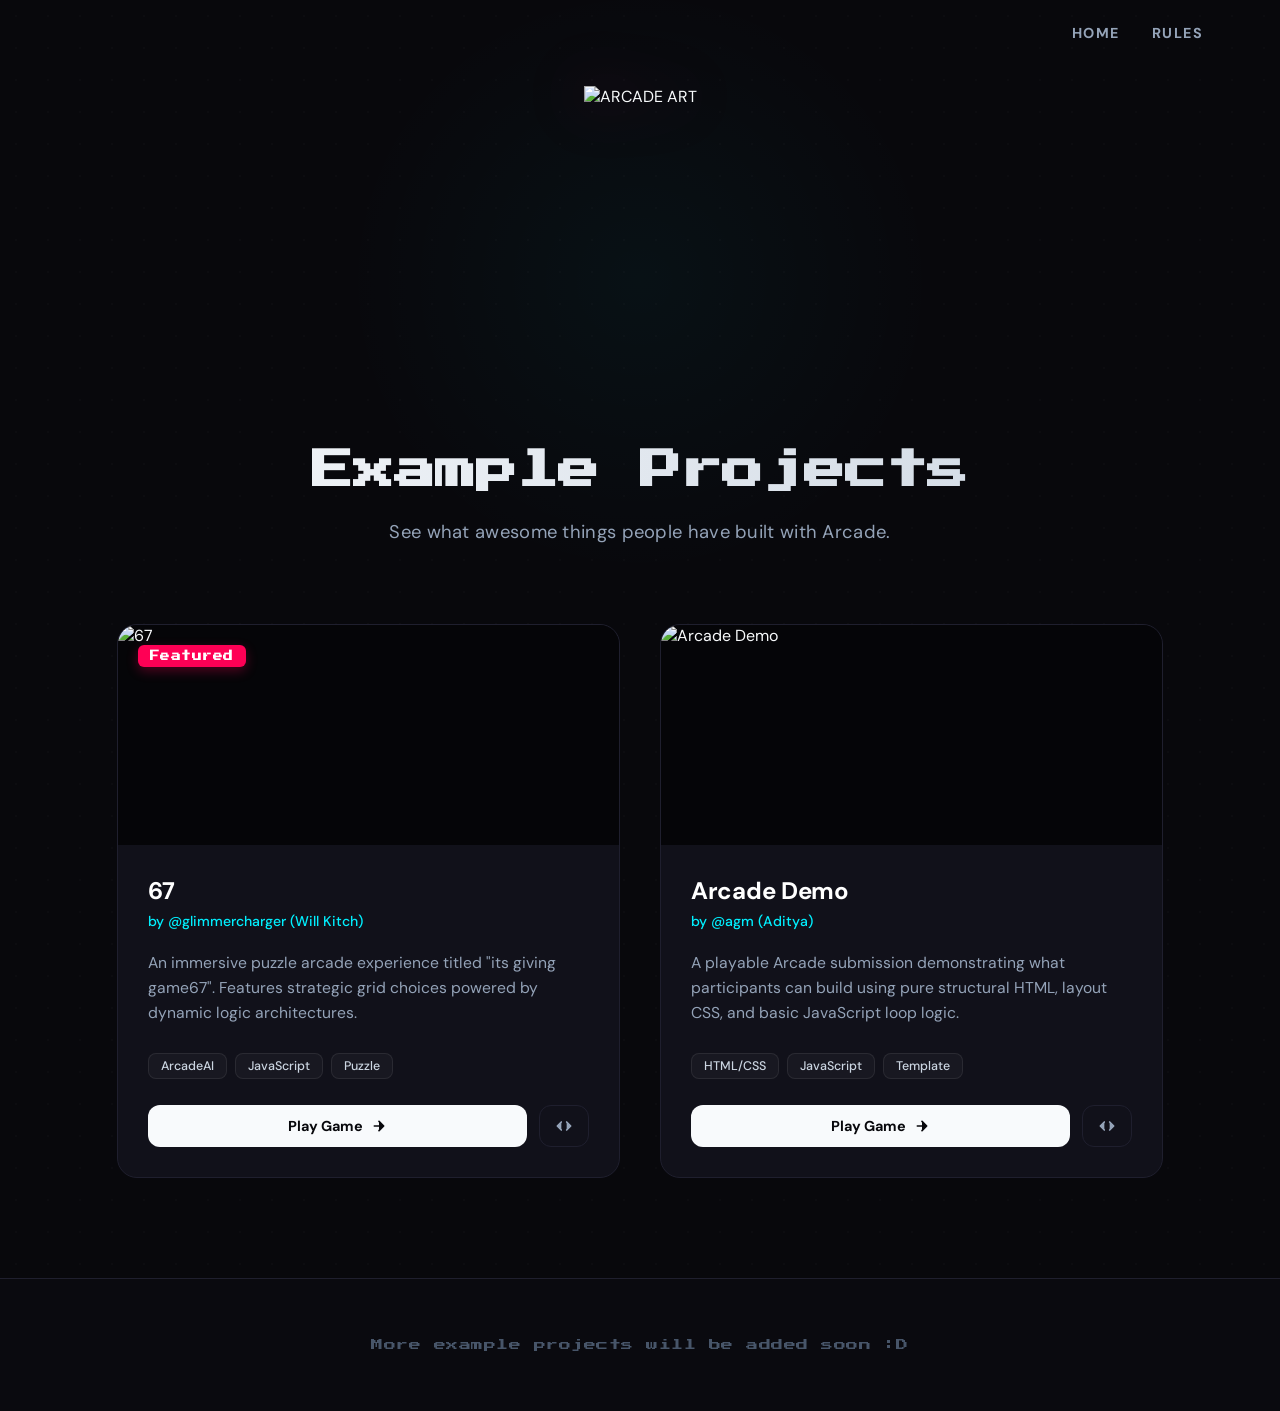
==== commit 6ba74ad3: "Made the Example projects page better" ====
--- a/example.html
+++ b/example.html
@@ -1,90 +1,382 @@
 <!DOCTYPE html>
-
 <html lang="en">
 <head>
     <meta charset="UTF-8">
     <meta name="viewport" content="width=device-width, initial-scale=1.0">
     <title>Example Projects | Arcade</title>
-
-
-<link rel="stylesheet" href="style.css">
-
-<link href="https://fonts.googleapis.com/css2?family=Press+Start+2P&family=DM+Sans:wght@400;700;900&display=swap" rel="stylesheet">
-
-
+    <link rel="icon" type="image/png" href="https://cdn.hackclub.com/019f196b-73ef-73d7-8613-a2c4ea734276/untitled256_20260630155035.png">
+    <link href="https://fonts.googleapis.com/css2?family=Press+Start+2P&family=DM+Sans:wght@400;500;700;900&display=swap" rel="stylesheet">
+    
+    <style>
+        /* --- Core Reset & Variables --- */
+        :root {
+            --bg-dark: #08080c;
+            --card-bg: #11111a;
+            --border-glow: #1f1f2e;
+            --primary-neon: #ff0055;
+            --secondary-neon: #00f0ff;
+            --text-main: #f8fafc;
+            --text-muted: #94a3b8;
+            --font-pixel: 'Press Start 2P', cursive;
+            --font-sans: 'DM Sans', sans-serif;
+        }
+
+        * {
+            box-sizing: border-box;
+            margin: 0;
+            padding: 0;
+        }
+
+        body {
+            background-color: var(--bg-dark);
+            color: var(--text-main);
+            font-family: var(--font-sans);
+            overflow-x: hidden;
+            background-image: radial-gradient(rgba(255, 255, 255, 0.015) 1px, transparent 0);
+            background-size: 32px 32px;
+        }
+
+        /* --- Minimal Right-Aligned Navbar --- */
+        .navbar {
+            display: flex;
+            justify-content: flex-end;
+            align-items: center;
+            padding: 24px 6%;
+            max-width: 1400px;
+            margin: 0 auto;
+        }
+
+        .nav-links {
+            display: flex;
+            gap: 32px;
+        }
+
+        .nav-links a {
+            color: var(--text-muted);
+            text-decoration: none;
+            font-weight: 700;
+            font-size: 0.9rem;
+            text-transform: uppercase;
+            letter-spacing: 1.5px;
+            transition: color 0.2s, text-shadow 0.2s;
+        }
+
+        .nav-links a:hover {
+            color: var(--text-main);
+            text-shadow: 0 0 8px rgba(255, 255, 255, 0.3);
+        }
+
+        /* --- Centered Hero with Giant Logo Art --- */
+        .examples-hero {
+            text-align: center;
+            padding: 20px 20px 60px;
+            position: relative;
+        }
+
+        .hero-logo-wrapper {
+            display: flex;
+            justify-content: center;
+            margin-bottom: 40px;
+        }
+
+        .hero-logo-img {
+            height: 320px; /* Scaled up aggressively to make it huge and highly visible */
+            width: auto;
+            display: block;
+            filter: drop-shadow(0 0 30px rgba(255, 0, 85, 0.35));
+            max-width: 60%; /* Keeps it safe on smaller laptop screens */
+            object-fit: contain;
+        }
+
+        .examples-hero::after {
+            content: '';
+            position: absolute;
+            top: 40%;
+            left: 50%;
+            transform: translate(-50%, -50%);
+            width: 600px;
+            height: 600px;
+            background: radial-gradient(circle, rgba(0, 240, 255, 0.04) 0%, transparent 70%);
+            z-index: -1;
+        }
+
+        .examples-hero h1 {
+            font-family: var(--font-pixel);
+            font-size: 2.6rem;
+            margin-bottom: 24px;
+            line-height: 1.2;
+            letter-spacing: -1px;
+            background: linear-gradient(to right, var(--text-main), #cbd5e1);
+            -webkit-background-clip: text;
+            -webkit-text-fill-color: transparent;
+        }
+
+        .examples-hero p {
+            color: var(--text-muted);
+            font-size: 1.15rem;
+            max-width: 600px;
+            margin: 0 auto;
+            font-weight: 400;
+            letter-spacing: 0.3px;
+        }
+
+        /* --- Grid Layout --- */
+        .examples-container {
+            max-width: 1200px;
+            margin: 0 auto;
+            padding: 20px 6% 100px;
+            display: grid;
+            grid-template-columns: repeat(auto-fill, minmax(350px, 1fr));
+            gap: 40px;
+        }
+
+        .example-card {
+            background-color: var(--card-bg);
+            border-radius: 20px;
+            overflow: hidden;
+            border: 1px solid var(--border-glow);
+            display: flex;
+            flex-direction: column;
+            transition: transform 0.25s cubic-bezier(0.25, 1, 0.5, 1), border-color 0.25s, box-shadow 0.25s;
+        }
+
+        .example-card:hover {
+            transform: translateY(-6px);
+            border-color: rgba(0, 240, 255, 0.3);
+            box-shadow: 0 20px 40px rgba(0, 0, 0, 0.4), 0 0 30px rgba(0, 240, 255, 0.05);
+        }
+
+        .card-img-wrapper {
+            position: relative;
+            width: 100%;
+            height: 220px;
+            overflow: hidden;
+            background-color: #050508;
+        }
+
+        .example-cover {
+            width: 100%;
+            height: 100%;
+            object-fit: cover;
+            transition: transform 0.4s ease;
+        }
+
+        .example-card:hover .example-cover {
+            transform: scale(1.03);
+        }
+
+        .project-badge {
+            position: absolute;
+            top: 20px;
+            left: 20px;
+            background: var(--primary-neon);
+            font-family: var(--font-pixel);
+            font-size: 0.6rem;
+            padding: 6px 12px;
+            border-radius: 6px;
+            color: white;
+            font-weight: bold;
+            letter-spacing: 0.5px;
+            box-shadow: 0 4px 12px rgba(255, 0, 85, 0.3);
+        }
+
+        .example-content {
+            padding: 30px;
+            display: flex;
+            flex-direction: column;
+            flex-grow: 1;
+        }
+
+        .card-header h2 {
+            font-size: 1.5rem;
+            margin-bottom: 6px;
+            color: #fff;
+            font-weight: 700;
+            letter-spacing: -0.3px;
+        }
+
+        .author {
+            font-size: 0.88rem;
+            color: var(--secondary-neon);
+            font-weight: 500;
+            margin-bottom: 20px;
+            display: block;
+        }
+
+        .example-content p {
+            color: var(--text-muted);
+            font-size: 0.98rem;
+            line-height: 1.6;
+            margin-bottom: 28px;
+            flex-grow: 1;
+        }
+
+        .project-tags {
+            display: flex;
+            flex-wrap: wrap;
+            gap: 8px;
+            margin-bottom: 26px;
+        }
+
+        .project-tags span {
+            background-color: rgba(255, 255, 255, 0.03);
+            border: 1px solid rgba(255, 255, 255, 0.08);
+            padding: 4px 12px;
+            border-radius: 8px;
+            font-size: 0.78rem;
+            color: #cbd5e1;
+            font-weight: 500;
+        }
+
+        .example-buttons {
+            display: flex;
+            gap: 12px;
+        }
+
+        .example-btn {
+            display: inline-flex;
+            align-items: center;
+            justify-content: center;
+            gap: 8px;
+            text-decoration: none;
+            padding: 12px 24px;
+            border-radius: 12px;
+            font-weight: 700;
+            font-size: 0.9rem;
+            transition: all 0.2s ease;
+            cursor: pointer;
+        }
+
+        .example-btn.primary {
+            background-color: var(--text-main);
+            color: var(--bg-dark);
+            flex-grow: 1;
+        }
+
+        .example-btn.primary:hover {
+            background-color: #ffffff;
+            box-shadow: 0 0 20px rgba(255, 255, 255, 0.15);
+        }
+
+        .example-btn.secondary {
+            background-color: transparent;
+            color: var(--text-muted);
+            border: 1px solid var(--border-glow);
+            padding: 12px 16px;
+        }
+
+        .example-btn.secondary:hover {
+            border-color: #475569;
+            color: var(--text-main);
+            background-color: rgba(255, 255, 255, 0.02);
+        }
+
+        .btn-icon {
+            width: 16px;
+            height: 16px;
+            fill: currentColor;
+        }
+
+        /* --- Footer --- */
+        .soon-banner {
+            text-align: center;
+            padding: 60px 20px;
+            border-top: 1px solid var(--border-glow);
+            background-color: #0a0a0f;
+            font-family: var(--font-pixel);
+            font-size: 0.75rem;
+            color: #475569;
+            letter-spacing: 0.5px;
+        }
+    </style>
 </head>
 <body>
 
-<nav class="navbar">
-    <a href="index.html" class="nav-logo">ARCADE</a>
-
-
-<div class="nav-links">
-    <a href="index.html">Home</a>
-    <a href="rules.html">Rules</a>
-</div>
-
-
-</nav>
-
-<section class="examples-hero">
-    <h1>Example Projects</h1>
-    <p>See what people have made with Arcade.</p>
-</section>
-
-<section class="examples-container">
-
-
-<div class="example-card">
-
-    <img
-        class="example-cover"
-        src="https://cdn.hackclub.com/019e792f-8d14-7871-8312-d77c8f80a295/image.png"
-        alt="Arcade Demo">
-
-    <div class="example-content">
-
-        <h2>Arcade Demo</h2>
-
-        <div class="author">
-            by @agm (Aditya)
+    <nav class="navbar">
+        <div class="nav-links">
+            <a href="index.html">Home</a>
+            <a href="rules.html">Rules</a>
         </div>
-
-        <p>
-            A playable Arcade submission demonstrating what participants
-            can build using HTML, CSS and JavaScript.
-        </p>
-
-        <div class="example-buttons">
-
-            <a
-                class="example-btn"
-                href="https://aditya-gamer011.github.io/Arcade-Demo/"
-                target="_blank">
-                Play Game →
-            </a>
-
-            <a
-                class="example-btn secondary"
-                href="https://github.com/Aditya-Gamer011/Arcade-Demo"
-                target="_blank">
-                View GitHub →
-            </a>
-
+    </nav>
+
+    <section class="examples-hero">
+        <div class="hero-logo-wrapper">
+            <img class="hero-logo-img" src="https://cdn.hackclub.com/019f196b-6eda-7c6c-8f3c-d538618183d7/untitled254_20260630160728.png" alt="ARCADE ART">
         </div>
-
-    </div>
-
-</div>
-
-<div class="soon">
- More example projects will be added soon :D
-</div>
-
-
-</section>
-
-
+        <h1>Example Projects</h1>
+        <p>See what awesome things people have built with Arcade.</p>
+    </section>
+
+    <main class="examples-container">
+
+        <div class="example-card">
+            <div class="card-img-wrapper">
+                <img class="example-cover" src="https://cdn.hackclub.com/019f196b-f414-7dd8-bd11-3abc1d4d0777/screenshot_2026-06-30_221047.png" alt="67">
+                <span class="project-badge">Featured</span>
+            </div>
+            <div class="example-content">
+                <div class="card-header">
+                    <h2>67</h2>
+                    <span class="author">by @glimmercharger (Will Kitch)</span>
+                </div>
+                <p>An immersive puzzle arcade experience titled "its giving game67". Features strategic grid choices powered by dynamic logic architectures.</p>
+                <div class="project-tags">
+                    <span>ArcadeAI</span>
+                    <span>JavaScript</span>
+                    <span>Puzzle</span>
+                </div>
+                <div class="example-buttons">
+                    <a class="example-btn primary" href="https://glimmercharger.github.io/67-arcadAI/" target="_blank">
+                        Play Game
+                        <svg class="btn-icon" viewBox="0 0 24 24">
+                            <path d="M5 12h14M12 5l7 7-7 7" stroke="currentColor" stroke-width="2.5" stroke-linecap="round" stroke-linejoin="round"/>
+                        </svg>
+                    </a>
+                    <a class="example-btn secondary" href="https://github.com/glimmercharger/67-arcadAI" target="_blank" title="View Source Code">
+                        <svg class="btn-icon" viewBox="0 0 24 24">
+                            <path d="M16 18l6-6-6-6M8 6L2 12l6 6" stroke="currentColor" stroke-width="2.5" stroke-linecap="round" stroke-linejoin="round"/>
+                        </svg>
+                    </a>
+                </div>
+            </div>
+        </div>
+
+        <div class="example-card">
+            <div class="card-img-wrapper">
+                <img class="example-cover" src="https://cdn.hackclub.com/019e792f-8d14-7871-8312-d77c8f80a295/image.png" alt="Arcade Demo">
+            </div>
+            <div class="example-content">
+                <div class="card-header">
+                    <h2>Arcade Demo</h2>
+                    <span class="author">by @agm (Aditya)</span>
+                </div>
+                <p>A playable Arcade submission demonstrating what participants can build using pure structural HTML, layout CSS, and basic JavaScript loop logic.</p>
+                <div class="project-tags">
+                    <span>HTML/CSS</span>
+                    <span>JavaScript</span>
+                    <span>Template</span>
+                </div>
+                <div class="example-buttons">
+                    <a class="example-btn primary" href="https://aditya-gamer011.github.io/Arcade-Demo/" target="_blank">
+                        Play Game
+                        <svg class="btn-icon" viewBox="0 0 24 24">
+                            <path d="M5 12h14M12 5l7 7-7 7" stroke="currentColor" stroke-width="2.5" stroke-linecap="round" stroke-linejoin="round"/>
+                        </svg>
+                    </a>
+                    <a class="example-btn secondary" href="https://github.com/Aditya-Gamer011/Arcade-Demo" target="_blank" title="View Source Code">
+                        <svg class="btn-icon" viewBox="0 0 24 24">
+                            <path d="M16 18l6-6-6-6M8 6L2 12l6 6" stroke="currentColor" stroke-width="2.5" stroke-linecap="round" stroke-linejoin="round"/>
+                        </svg>
+                    </a>
+                </div>
+            </div>
+        </div>
+
+    </main>
+
+    <footer class="soon-banner">
+        More example projects will be added soon :D
+    </footer>
 
 </body>
 </html>
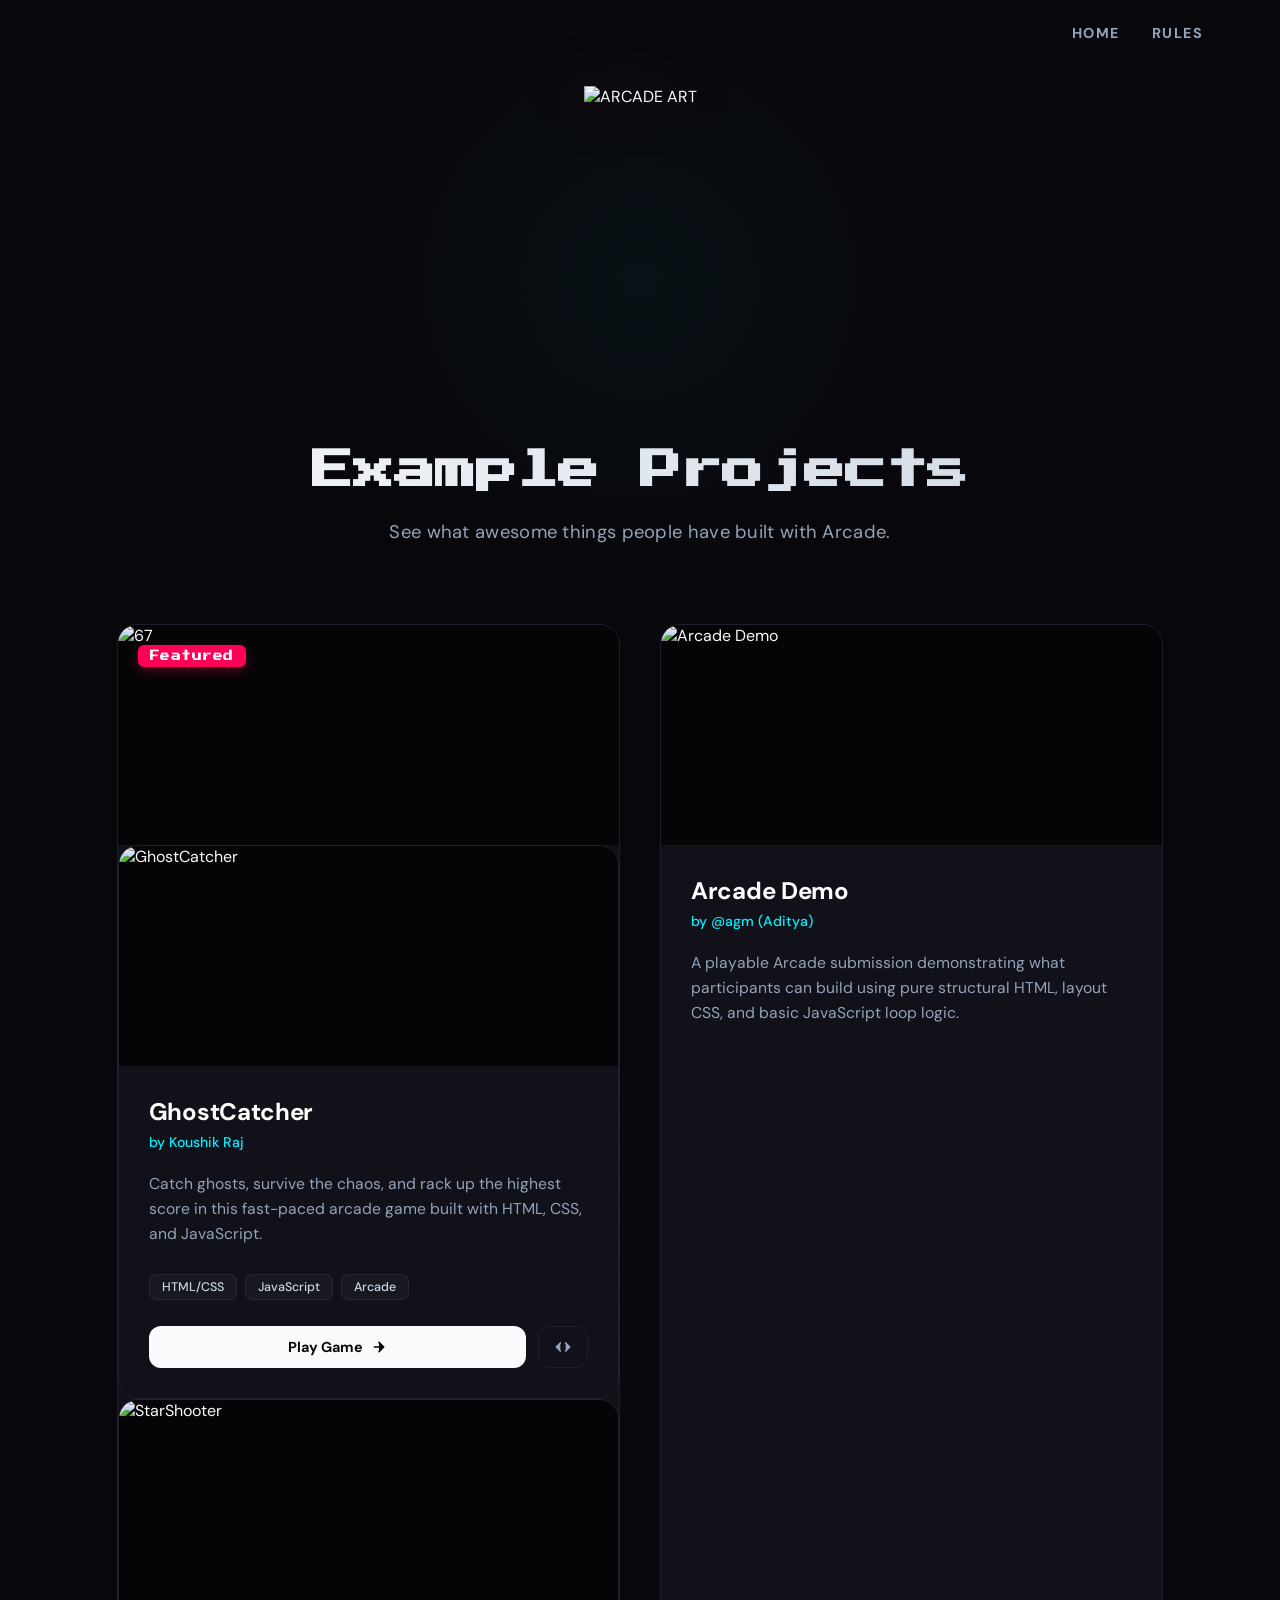
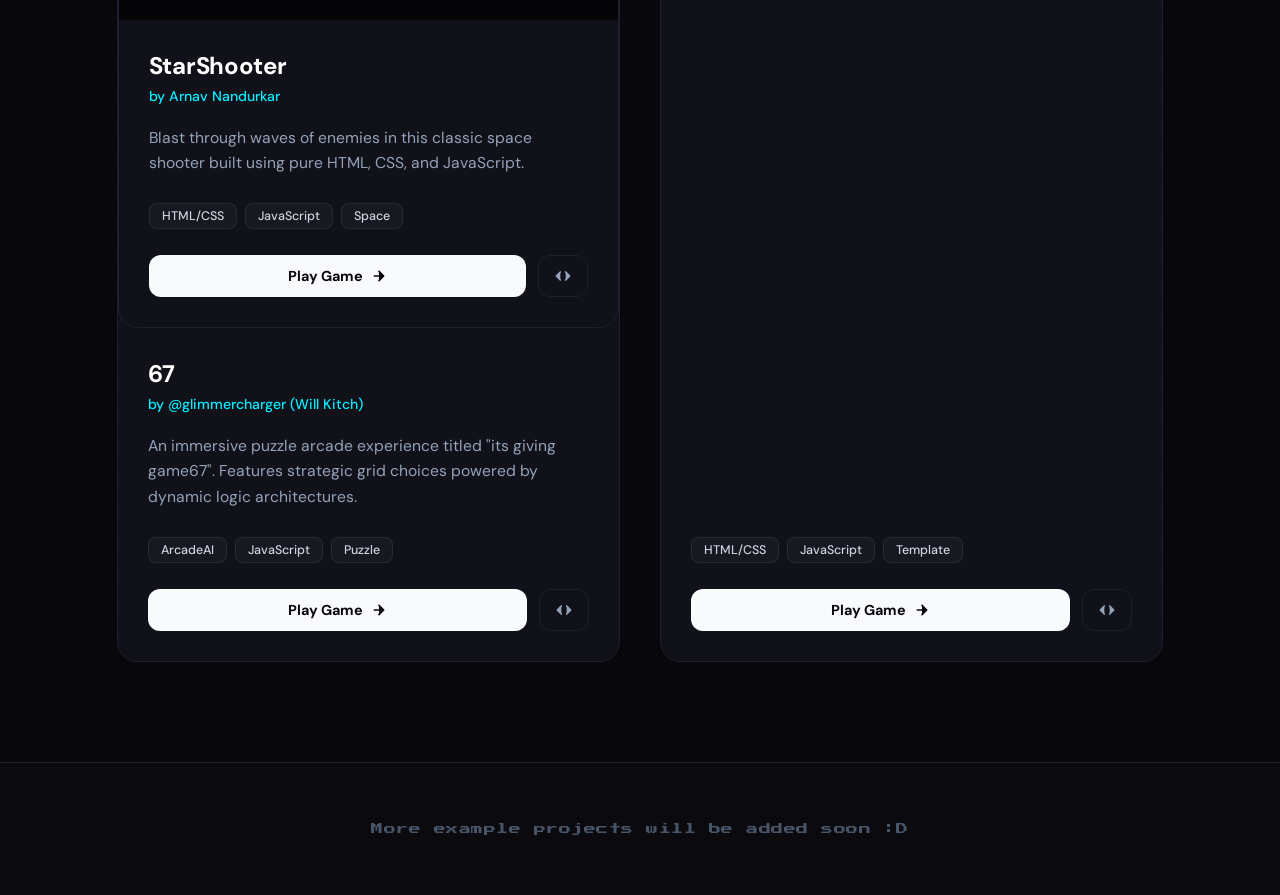
==== commit 10d11ebc: "Add new game examples to example.html Added two new example game cards: GhostCatcher and StarShooter" ====
--- a/example.html
+++ b/example.html
@@ -314,6 +314,67 @@
                 <img class="example-cover" src="https://cdn.hackclub.com/019f196b-f414-7dd8-bd11-3abc1d4d0777/screenshot_2026-06-30_221047.png" alt="67">
                 <span class="project-badge">Featured</span>
             </div>
+
+            <div class="example-card">
+    <div class="card-img-wrapper">
+        <img class="example-cover" src="https://cdn.hackclub.com/019f5f17-4ed5-7973-8feb-8c5b47c9532c/image.png" alt="GhostCatcher">
+    </div>
+    <div class="example-content">
+        <div class="card-header">
+            <h2>GhostCatcher</h2>
+            <span class="author">by Koushik Raj</span>
+        </div>
+        <p>Catch ghosts, survive the chaos, and rack up the highest score in this fast-paced arcade game built with HTML, CSS, and JavaScript.</p>
+        <div class="project-tags">
+            <span>HTML/CSS</span>
+            <span>JavaScript</span>
+            <span>Arcade</span>
+        </div>
+        <div class="example-buttons">
+            <a class="example-btn primary" href="https://ghost-catcher-flax.vercel.app/" target="_blank">
+                Play Game
+                <svg class="btn-icon" viewBox="0 0 24 24">
+                    <path d="M5 12h14M12 5l7 7-7 7" stroke="currentColor" stroke-width="2.5" stroke-linecap="round" stroke-linejoin="round"/>
+                </svg>
+            </a>
+            <a class="example-btn secondary" href="https://github.com/koushikrajd2011-rgb/GhostCatcher" target="_blank" title="View Source Code">
+                <svg class="btn-icon" viewBox="0 0 24 24">
+                    <path d="M16 18l6-6-6-6M8 6L2 12l6 6" stroke="currentColor" stroke-width="2.5" stroke-linecap="round" stroke-linejoin="round"/>
+                </svg>
+            </a>
+        </div>
+    </div>
+</div>
+            <div class="example-card">
+    <div class="card-img-wrapper">
+        <img class="example-cover" src="https://cdn.hackclub.com/019f5f19-4493-7f36-bac4-dfe2b183d504/image.png" alt="StarShooter">
+    </div>
+    <div class="example-content">
+        <div class="card-header">
+            <h2>StarShooter</h2>
+            <span class="author">by Arnav Nandurkar</span>
+        </div>
+        <p>Blast through waves of enemies in this classic space shooter built using pure HTML, CSS, and JavaScript.</p>
+        <div class="project-tags">
+            <span>HTML/CSS</span>
+            <span>JavaScript</span>
+            <span>Space</span>
+        </div>
+        <div class="example-buttons">
+            <a class="example-btn primary" href="https://arnavnandurkar.github.io/starshooter/" target="_blank">
+                Play Game
+                <svg class="btn-icon" viewBox="0 0 24 24">
+                    <path d="M5 12h14M12 5l7 7-7 7" stroke="currentColor" stroke-width="2.5" stroke-linecap="round" stroke-linejoin="round"/>
+                </svg>
+            </a>
+            <a class="example-btn secondary" href="https://github.com/arnavnandurkar/starshooter/" target="_blank" title="View Source Code">
+                <svg class="btn-icon" viewBox="0 0 24 24">
+                    <path d="M16 18l6-6-6-6M8 6L2 12l6 6" stroke="currentColor" stroke-width="2.5" stroke-linecap="round" stroke-linejoin="round"/>
+                </svg>
+            </a>
+        </div>
+    </div>
+</div>
             <div class="example-content">
                 <div class="card-header">
                     <h2>67</h2>
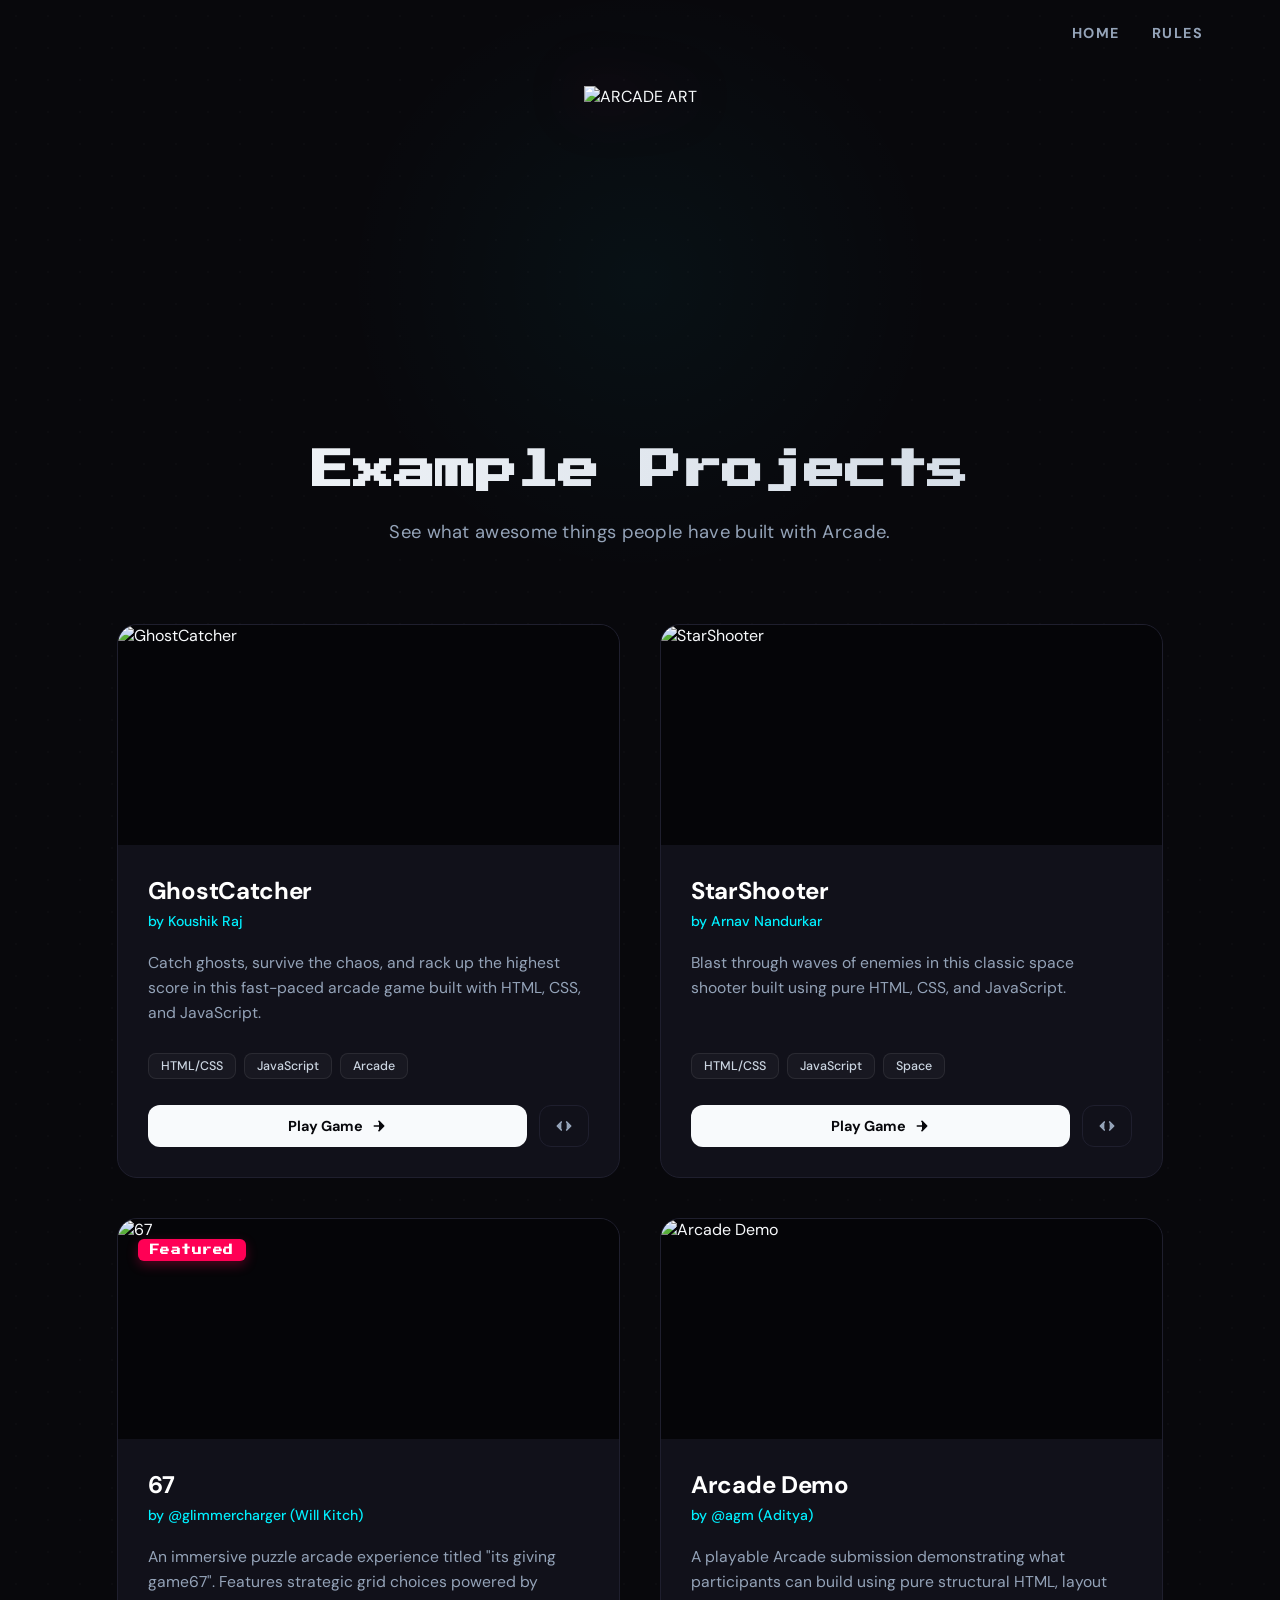
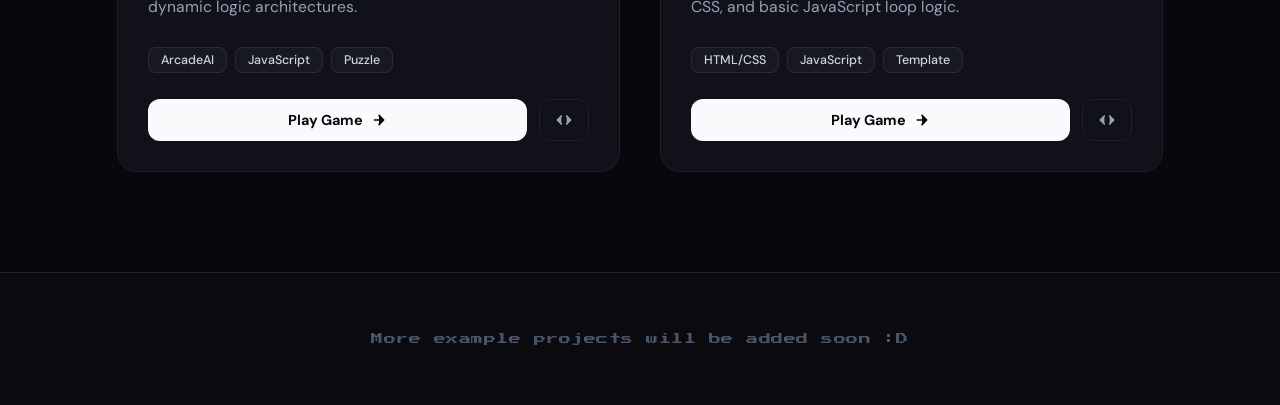
==== commit dc0a9ef8: "Update example.html" ====
--- a/example.html
+++ b/example.html
@@ -80,11 +80,11 @@
         }
 
         .hero-logo-img {
-            height: 320px; /* Scaled up aggressively to make it huge and highly visible */
+            height: 320px;
             width: auto;
             display: block;
             filter: drop-shadow(0 0 30px rgba(255, 0, 85, 0.35));
-            max-width: 60%; /* Keeps it safe on smaller laptop screens */
+            max-width: 60%;
             object-fit: contain;
         }
 
@@ -311,70 +311,71 @@
 
         <div class="example-card">
             <div class="card-img-wrapper">
+                <img class="example-cover" src="https://cdn.hackclub.com/019f5f17-4ed5-7973-8feb-8c5b47c9532c/image.png" alt="GhostCatcher">
+            </div>
+            <div class="example-content">
+                <div class="card-header">
+                    <h2>GhostCatcher</h2>
+                    <span class="author">by Koushik Raj</span>
+                </div>
+                <p>Catch ghosts, survive the chaos, and rack up the highest score in this fast-paced arcade game built with HTML, CSS, and JavaScript.</p>
+                <div class="project-tags">
+                    <span>HTML/CSS</span>
+                    <span>JavaScript</span>
+                    <span>Arcade</span>
+                </div>
+                <div class="example-buttons">
+                    <a class="example-btn primary" href="https://ghost-catcher-flax.vercel.app/" target="_blank">
+                        Play Game
+                        <svg class="btn-icon" viewBox="0 0 24 24">
+                            <path d="M5 12h14M12 5l7 7-7 7" stroke="currentColor" stroke-width="2.5" stroke-linecap="round" stroke-linejoin="round"/>
+                        </svg>
+                    </a>
+                    <a class="example-btn secondary" href="https://github.com/koushikrajd2011-rgb/GhostCatcher" target="_blank" title="View Source Code">
+                        <svg class="btn-icon" viewBox="0 0 24 24">
+                            <path d="M16 18l6-6-6-6M8 6L2 12l6 6" stroke="currentColor" stroke-width="2.5" stroke-linecap="round" stroke-linejoin="round"/>
+                        </svg>
+                    </a>
+                </div>
+            </div>
+        </div>
+
+        <div class="example-card">
+            <div class="card-img-wrapper">
+                <img class="example-cover" src="https://cdn.hackclub.com/019f5f19-4493-7f36-bac4-dfe2b183d504/image.png" alt="StarShooter">
+            </div>
+            <div class="example-content">
+                <div class="card-header">
+                    <h2>StarShooter</h2>
+                    <span class="author">by Arnav Nandurkar</span>
+                </div>
+                <p>Blast through waves of enemies in this classic space shooter built using pure HTML, CSS, and JavaScript.</p>
+                <div class="project-tags">
+                    <span>HTML/CSS</span>
+                    <span>JavaScript</span>
+                    <span>Space</span>
+                </div>
+                <div class="example-buttons">
+                    <a class="example-btn primary" href="https://arnavnandurkar.github.io/starshooter/" target="_blank">
+                        Play Game
+                        <svg class="btn-icon" viewBox="0 0 24 24">
+                            <path d="M5 12h14M12 5l7 7-7 7" stroke="currentColor" stroke-width="2.5" stroke-linecap="round" stroke-linejoin="round"/>
+                        </svg>
+                    </a>
+                    <a class="example-btn secondary" href="https://github.com/arnavnandurkar/starshooter/" target="_blank" title="View Source Code">
+                        <svg class="btn-icon" viewBox="0 0 24 24">
+                            <path d="M16 18l6-6-6-6M8 6L2 12l6 6" stroke="currentColor" stroke-width="2.5" stroke-linecap="round" stroke-linejoin="round"/>
+                        </svg>
+                    </a>
+                </div>
+            </div>
+        </div>
+
+        <div class="example-card">
+            <div class="card-img-wrapper">
                 <img class="example-cover" src="https://cdn.hackclub.com/019f196b-f414-7dd8-bd11-3abc1d4d0777/screenshot_2026-06-30_221047.png" alt="67">
                 <span class="project-badge">Featured</span>
             </div>
-
-            <div class="example-card">
-    <div class="card-img-wrapper">
-        <img class="example-cover" src="https://cdn.hackclub.com/019f5f17-4ed5-7973-8feb-8c5b47c9532c/image.png" alt="GhostCatcher">
-    </div>
-    <div class="example-content">
-        <div class="card-header">
-            <h2>GhostCatcher</h2>
-            <span class="author">by Koushik Raj</span>
-        </div>
-        <p>Catch ghosts, survive the chaos, and rack up the highest score in this fast-paced arcade game built with HTML, CSS, and JavaScript.</p>
-        <div class="project-tags">
-            <span>HTML/CSS</span>
-            <span>JavaScript</span>
-            <span>Arcade</span>
-        </div>
-        <div class="example-buttons">
-            <a class="example-btn primary" href="https://ghost-catcher-flax.vercel.app/" target="_blank">
-                Play Game
-                <svg class="btn-icon" viewBox="0 0 24 24">
-                    <path d="M5 12h14M12 5l7 7-7 7" stroke="currentColor" stroke-width="2.5" stroke-linecap="round" stroke-linejoin="round"/>
-                </svg>
-            </a>
-            <a class="example-btn secondary" href="https://github.com/koushikrajd2011-rgb/GhostCatcher" target="_blank" title="View Source Code">
-                <svg class="btn-icon" viewBox="0 0 24 24">
-                    <path d="M16 18l6-6-6-6M8 6L2 12l6 6" stroke="currentColor" stroke-width="2.5" stroke-linecap="round" stroke-linejoin="round"/>
-                </svg>
-            </a>
-        </div>
-    </div>
-</div>
-            <div class="example-card">
-    <div class="card-img-wrapper">
-        <img class="example-cover" src="https://cdn.hackclub.com/019f5f19-4493-7f36-bac4-dfe2b183d504/image.png" alt="StarShooter">
-    </div>
-    <div class="example-content">
-        <div class="card-header">
-            <h2>StarShooter</h2>
-            <span class="author">by Arnav Nandurkar</span>
-        </div>
-        <p>Blast through waves of enemies in this classic space shooter built using pure HTML, CSS, and JavaScript.</p>
-        <div class="project-tags">
-            <span>HTML/CSS</span>
-            <span>JavaScript</span>
-            <span>Space</span>
-        </div>
-        <div class="example-buttons">
-            <a class="example-btn primary" href="https://arnavnandurkar.github.io/starshooter/" target="_blank">
-                Play Game
-                <svg class="btn-icon" viewBox="0 0 24 24">
-                    <path d="M5 12h14M12 5l7 7-7 7" stroke="currentColor" stroke-width="2.5" stroke-linecap="round" stroke-linejoin="round"/>
-                </svg>
-            </a>
-            <a class="example-btn secondary" href="https://github.com/arnavnandurkar/starshooter/" target="_blank" title="View Source Code">
-                <svg class="btn-icon" viewBox="0 0 24 24">
-                    <path d="M16 18l6-6-6-6M8 6L2 12l6 6" stroke="currentColor" stroke-width="2.5" stroke-linecap="round" stroke-linejoin="round"/>
-                </svg>
-            </a>
-        </div>
-    </div>
-</div>
             <div class="example-content">
                 <div class="card-header">
                     <h2>67</h2>
